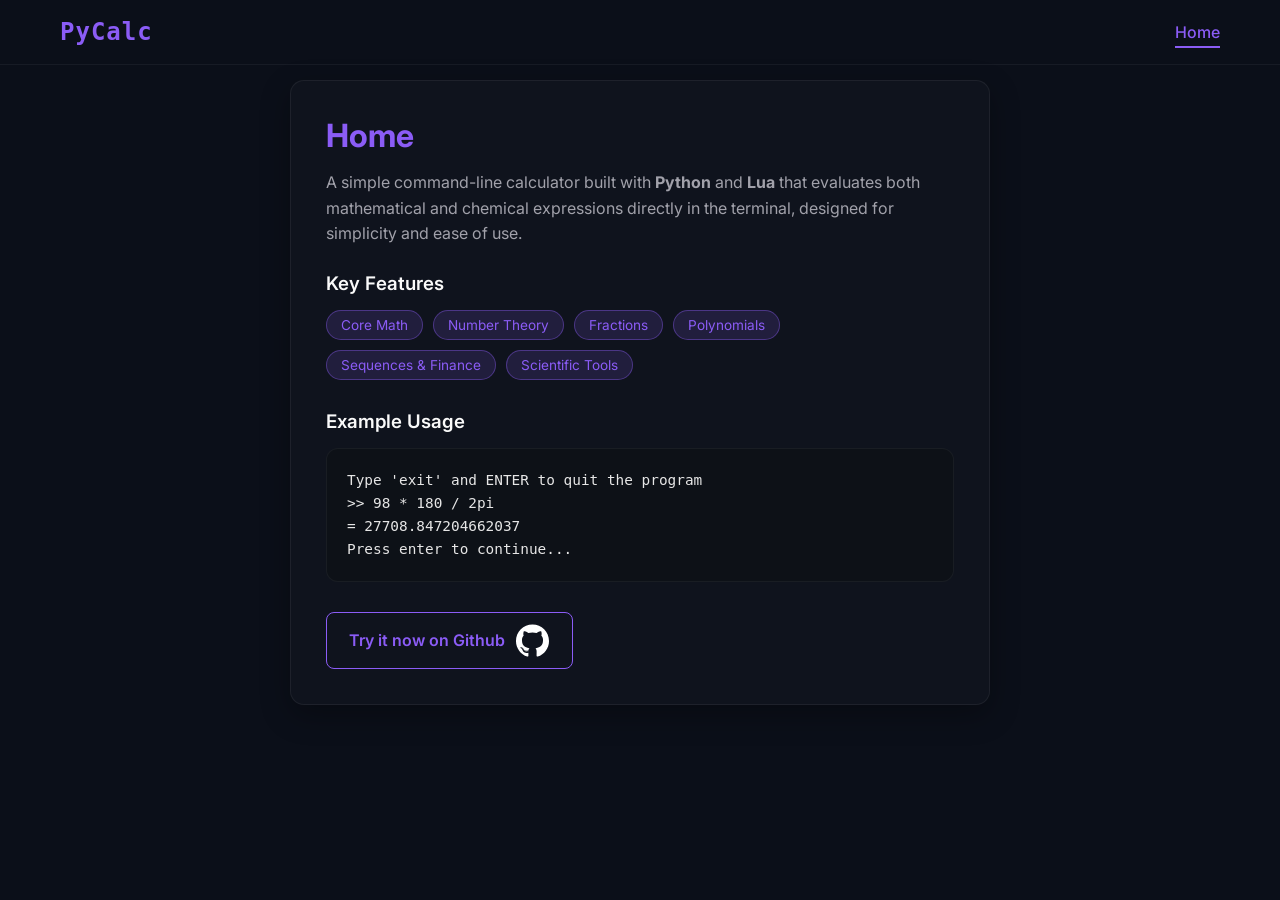
==== docs/index.html @ 3b67f46b "chore(docs): move website files to docs dir" ====
<!DOCTYPE html>
<html lang="en">

<head>
    <meta charset="UTF-8">
    <meta name="viewport" content="width=device-width, initial-scale=1.0">
    <title>PyCalc</title>
    <link rel="preconnect" href="https://fonts.googleapis.com">
    <link rel="preconnect" href="https://fonts.gstatic.com" crossorigin>
    <link href="https://fonts.googleapis.com/css2?family=Inter:wght@400;600;700&display=swap" rel="stylesheet">
    <link rel="stylesheet" href="styles.css" />
</head>

<body>
    <header class="header">
        <h1 class="logo">PyCalc</h1>
        <nav>
            <ul id="options">
                <li class="active">Home</li>
            </ul>
        </nav>
    </header>
    <main>
        <section id="home-section" class="page">
            <h2>Home</h2>
            <p>
                A simple command-line calculator built with <b>Python</b> and <b>Lua</b> that evaluates both
                mathematical and
                chemical expressions directly in the terminal, designed for simplicity and ease of use.
            </p>
            <h3>Key Features</h3>
            <ul id="features"></ul>
            <h3>Example Usage</h3>
            <div class="code-preview">
                <pre><code>Type 'exit' and ENTER to quit the program
>> 98 * 180 / 2pi
= 27708.847204662037
Press enter to continue...</code></pre>
            </div>
            <a href="https://github.com/an0nym9/pycalc" target="_blank" class="github-btn">
                <span>Try it now on Github</span>
                <svg viewBox="0 0 128 128">
                    <g fill="#fff">
                        <path fill-rule="evenodd" clip-rule="evenodd"
                            d="M64 5.103c-33.347 0-60.388 27.035-60.388 60.388 0 26.682 17.303 49.317 41.297 57.303 3.017.56 4.125-1.31 4.125-2.905 0-1.44-.056-6.197-.082-11.243-16.8 3.653-20.345-7.125-20.345-7.125-2.747-6.98-6.705-8.836-6.705-8.836-5.48-3.748.413-3.67.413-3.67 6.063.425 9.257 6.223 9.257 6.223 5.386 9.23 14.127 6.562 17.573 5.02.542-3.903 2.107-6.568 3.834-8.076-13.413-1.525-27.514-6.704-27.514-29.843 0-6.593 2.36-11.98 6.223-16.21-.628-1.52-2.695-7.662.584-15.98 0 0 5.07-1.623 16.61 6.19C53.7 35 58.867 34.327 64 34.304c5.13.023 10.3.694 15.127 2.033 11.526-7.813 16.59-6.19 16.59-6.19 3.287 8.317 1.22 14.46.593 15.98 3.872 4.23 6.215 9.617 6.215 16.21 0 23.194-14.127 28.3-27.574 29.796 2.167 1.874 4.097 5.55 4.097 11.183 0 8.08-.07 14.583-.07 16.572 0 1.607 1.088 3.49 4.148 2.897 23.98-7.994 41.263-30.622 41.263-57.294C124.388 32.14 97.35 5.104 64 5.104z">
                        </path>
                        <path
                            d="M26.484 91.806c-.133.3-.605.39-1.035.185-.44-.196-.685-.605-.543-.906.13-.31.603-.395 1.04-.188.44.197.69.61.537.91zm2.446 2.729c-.287.267-.85.143-1.232-.28-.396-.42-.47-.983-.177-1.254.298-.266.844-.14 1.24.28.394.426.472.984.17 1.255zM31.312 98.012c-.37.258-.976.017-1.35-.52-.37-.538-.37-1.183.01-1.44.373-.258.97-.025 1.35.507.368.545.368 1.19-.01 1.452zm3.261 3.361c-.33.365-1.036.267-1.552-.23-.527-.487-.674-1.18-.343-1.544.336-.366 1.045-.264 1.564.23.527.486.686 1.18.333 1.543zm4.5 1.951c-.147.473-.825.688-1.51.486-.683-.207-1.13-.76-.99-1.238.14-.477.823-.7 1.512-.485.683.206 1.13.756.988 1.237zm4.943.361c.017.498-.563.91-1.28.92-.723.017-1.308-.387-1.315-.877 0-.503.568-.91 1.29-.924.717-.013 1.306.387 1.306.88zm4.598-.782c.086.485-.413.984-1.126 1.117-.7.13-1.35-.172-1.44-.653-.086-.498.422-.997 1.122-1.126.714-.123 1.354.17 1.444.663zm0 0">
                        </path>
                    </g>
                </svg>
            </a>
        </section>
    </main>
    <script src="script.js"></script>
</body>

</html>
---- docs/styles.css ----
:root {
    --surface: #0B0F19;
    --accent: #8B5CF6;
    --muted: #A1A1AA;
    --text: #FAFAFA;
}

* {
    margin: 0;
    padding: 0;
    box-sizing: border-box;
}

body {
    font-family: 'Inter', sans-serif;
    color: var(--text);
    background-color: var(--surface);
    user-select: none;
}

.header {
    display: flex;
    justify-content: space-between;
    align-items: center;
    padding: 18px 60px;
    background-color: var(--surface);
    border-bottom: 1px solid rgba(255, 255, 255, 0.05);
}

.logo {
    font-family: 'Fira Code', monospace;
    font-size: 1.5rem;
    color: var(--accent);
    letter-spacing: 1px;
    margin: 0;
}

#options {
    list-style: none;
    display: flex;
    gap: 40px;
    margin: 0;
    padding: 0;
}

#options li {
    cursor: pointer;
    font-weight: 500;
    color: var(--muted);
    transition: all 0.3s ease;
    position: relative;
}

#options li:hover {
    color: var(--text);
}

#options li.active {
    color: var(--accent);
}

#options li.active::after {
    content: "";
    position: absolute;
    left: 0;
    bottom: -6px;
    width: 100%;
    height: 2px;
    background: var(--accent);
}

main {
    width: 100vw;
    padding: 15px;
    display: flex;
    align-items: center;
    justify-content: center;
    flex-direction: column;
    gap: 5px;
}

.page {
    width: 700px;
    padding: 35px;
    border: 1px solid rgba(255, 255, 255, 0.06);
    border-radius: 14px;
    background: rgba(255, 255, 255, 0.02);
    box-shadow: 0 10px 30px rgba(0, 0, 0, 0.3);
    transition: all 0.3s ease;
}

.page:hover {
    border-color: rgba(139, 92, 246, 0.4);
    box-shadow: 0 15px 45px rgba(0, 0, 0, 0.5);
}

.page h2 {
    font-size: 2rem;
    margin-bottom: 15px;
    color: var(--accent);
}

.page p {
    color: var(--muted);
    line-height: 1.6;
    margin-bottom: 25px;
}

.page h3 {
    margin-bottom: 15px;
    font-weight: 600;
}

#features {
    display: flex;
    flex-wrap: wrap;
    gap: 10px;
    list-style: none;
    margin-bottom: 30px;
}

#features li {
    padding: 6px 14px;
    border-radius: 20px;
    font-size: 0.85rem;
    background: rgba(139, 92, 246, 0.15);
    border: 1px solid rgba(139, 92, 246, 0.4);
    color: var(--accent);
    transition: all 0.25s ease;
}

#features li:hover {
    background: var(--accent);
    color: white;
    transform: translateY(-2px);
}

.code-preview {
    background: #0d1117;
    border: 1px solid rgba(255, 255, 255, 0.05);
    border-radius: 12px;
    padding: 20px;
    margin-bottom: 30px;
    overflow-x: auto;
}

.code-preview code {
    font-family: 'Fira Code', monospace;
    font-size: 0.9rem;
    color: #e6e6e6;
    line-height: 1.6;
}

.page a {
    display: inline-flex;
    align-items: center;
    gap: 10px;
    padding: 10px 22px;
    border-radius: 8px;
    border: 1px solid var(--accent);
    background: transparent;
    color: var(--accent);
    font-weight: 600;
    text-decoration: none;
    cursor: pointer;
    transition: all 0.3s ease;
}

.page a:hover {
    background: var(--accent);
    color: white;
    box-shadow: 0 8px 20px rgba(139, 92, 246, 0.4);
    transform: translateY(-2px);
}

.page svg {
    width: 35px;
}
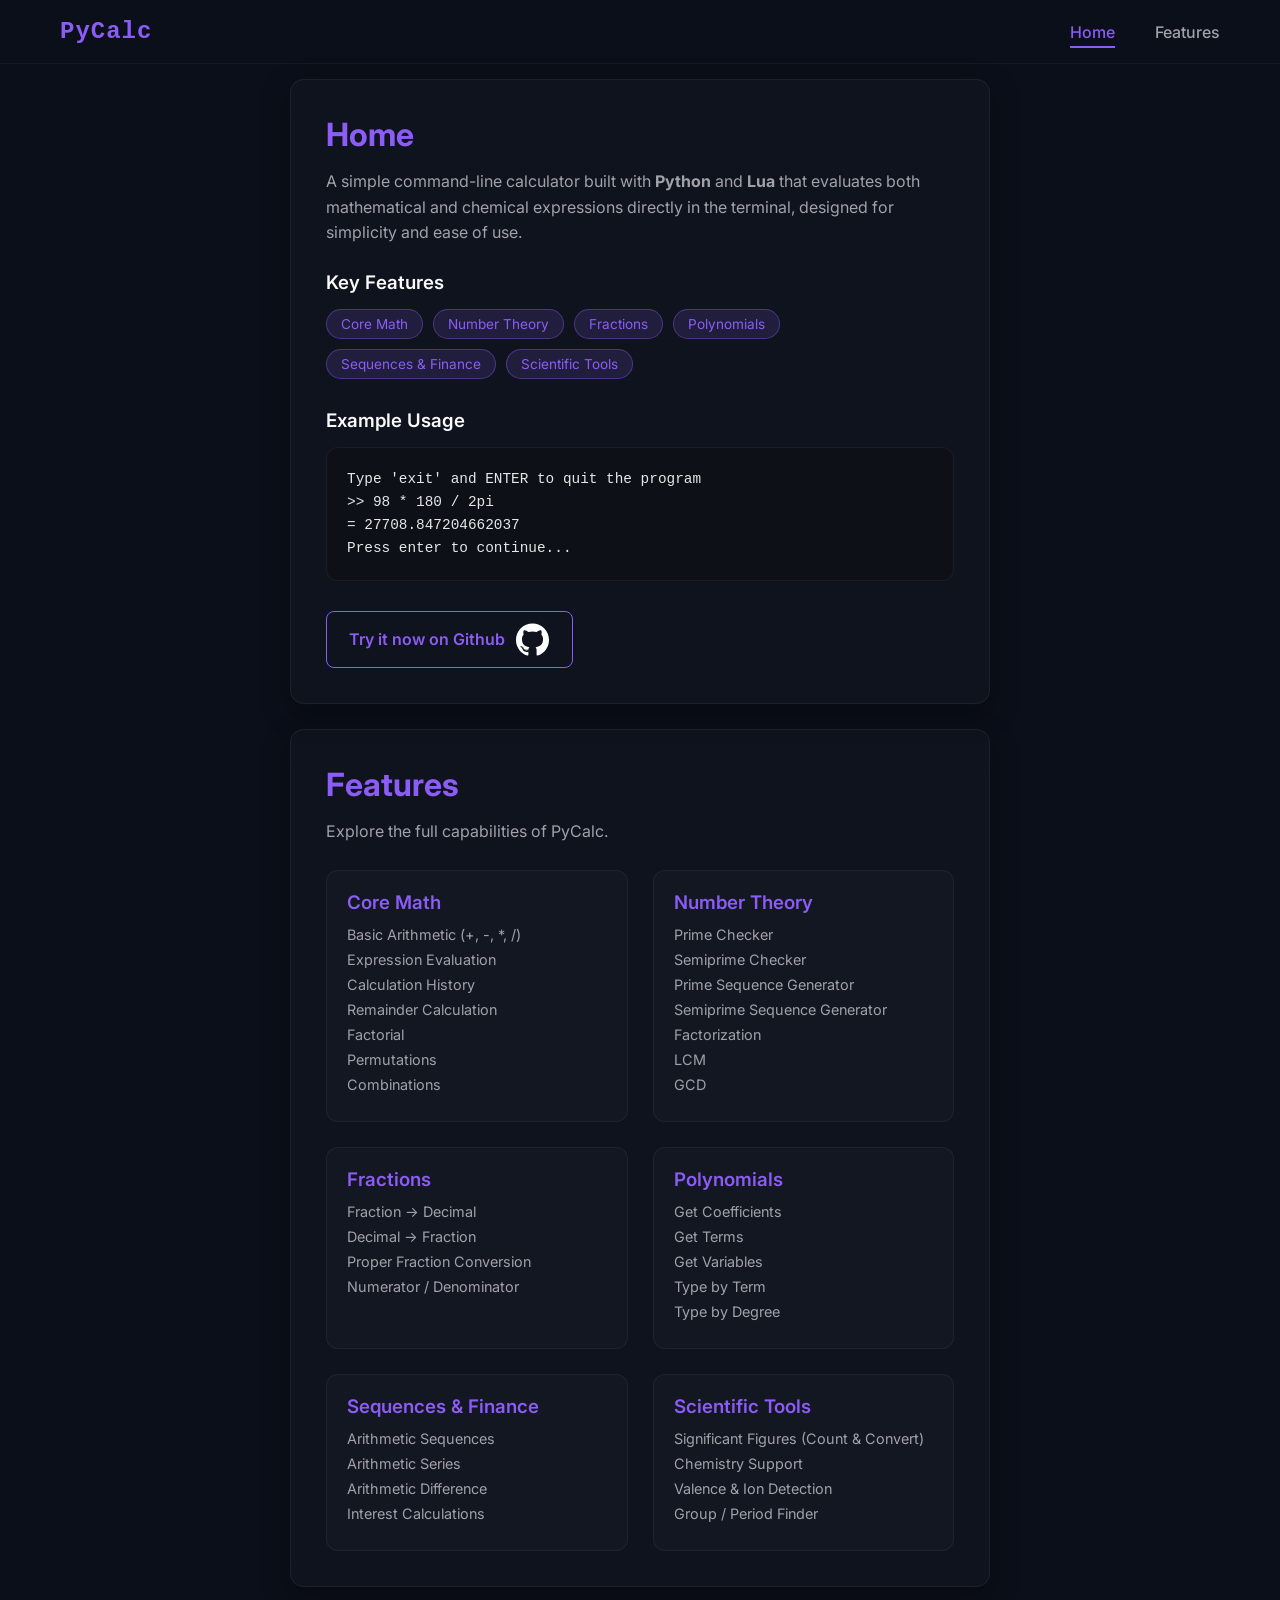
==== commit da9a00df: "docs(docs): add feature section for PyCalc website" ====
--- a/docs/index.html
+++ b/docs/index.html
@@ -17,6 +17,7 @@
         <nav>
             <ul id="options">
                 <li class="active">Home</li>
+                <li>Features</li>
             </ul>
         </nav>
     </header>
@@ -51,6 +52,81 @@
                 </svg>
             </a>
         </section>
+        <section class="page">
+            <h2>Features</h2>
+            <p>Explore the full capabilities of PyCalc.</p>
+
+            <div class="feature-grid">
+
+                <div class="feature-group">
+                    <h3>Core Math</h3>
+                    <ul>
+                        <li>Basic Arithmetic (+, -, *, /)</li>
+                        <li>Expression Evaluation</li>
+                        <li>Calculation History</li>
+                        <li>Remainder Calculation</li>
+                        <li>Factorial</li>
+                        <li>Permutations</li>
+                        <li>Combinations</li>
+                    </ul>
+                </div>
+
+                <div class="feature-group">
+                    <h3>Number Theory</h3>
+                    <ul>
+                        <li>Prime Checker</li>
+                        <li>Semiprime Checker</li>
+                        <li>Prime Sequence Generator</li>
+                        <li>Semiprime Sequence Generator</li>
+                        <li>Factorization</li>
+                        <li>LCM</li>
+                        <li>GCD</li>
+                    </ul>
+                </div>
+
+                <div class="feature-group">
+                    <h3>Fractions</h3>
+                    <ul>
+                        <li>Fraction → Decimal</li>
+                        <li>Decimal → Fraction</li>
+                        <li>Proper Fraction Conversion</li>
+                        <li>Numerator / Denominator</li>
+                    </ul>
+                </div>
+
+                <div class="feature-group">
+                    <h3>Polynomials</h3>
+                    <ul>
+                        <li>Get Coefficients</li>
+                        <li>Get Terms</li>
+                        <li>Get Variables</li>
+                        <li>Type by Term</li>
+                        <li>Type by Degree</li>
+                    </ul>
+                </div>
+
+                <div class="feature-group">
+                    <h3>Sequences & Finance</h3>
+                    <ul>
+                        <li>Arithmetic Sequences</li>
+                        <li>Arithmetic Series</li>
+                        <li>Arithmetic Difference</li>
+                        <li>Interest Calculations</li>
+                    </ul>
+                </div>
+
+                <div class="feature-group">
+                    <h3>Scientific Tools</h3>
+                    <ul>
+                        <li>Significant Figures (Count & Convert)</li>
+                        <li>Chemistry Support</li>
+                        <li>Valence & Ion Detection</li>
+                        <li>Group / Period Finder</li>
+                    </ul>
+                </div>
+
+            </div>
+        </section>
     </main>
     <script src="script.js"></script>
 </body>
--- a/docs/styles.css
+++ b/docs/styles.css
@@ -76,7 +76,7 @@
     align-items: center;
     justify-content: center;
     flex-direction: column;
-    gap: 5px;
+    gap: 25px;
 }
 
 .page {
@@ -175,4 +175,44 @@
 
 .page svg {
     width: 35px;
+}
+
+.feature-grid {
+    display: grid;
+    grid-template-columns: repeat(auto-fit, minmax(280px, 1fr));
+    gap: 25px;
+}
+
+.feature-group {
+    padding: 20px;
+    border-radius: 12px;
+    background: rgba(255, 255, 255, 0.02);
+    border: 1px solid rgba(255, 255, 255, 0.05);
+    transition: all 0.3s ease;
+}
+
+.feature-group:hover {
+    border-color: rgba(139, 92, 246, 0.4);
+    transform: translateY(-4px);
+}
+
+.feature-group h3 {
+    color: var(--accent);
+    margin-bottom: 12px;
+}
+
+.feature-group ul {
+    list-style: none;
+    padding-left: 0;
+}
+
+.feature-group li {
+    font-size: 0.9rem;
+    color: var(--muted);
+    margin-bottom: 8px;
+    transition: color 0.2s ease;
+}
+
+.feature-group li:hover {
+    color: var(--text);
 }
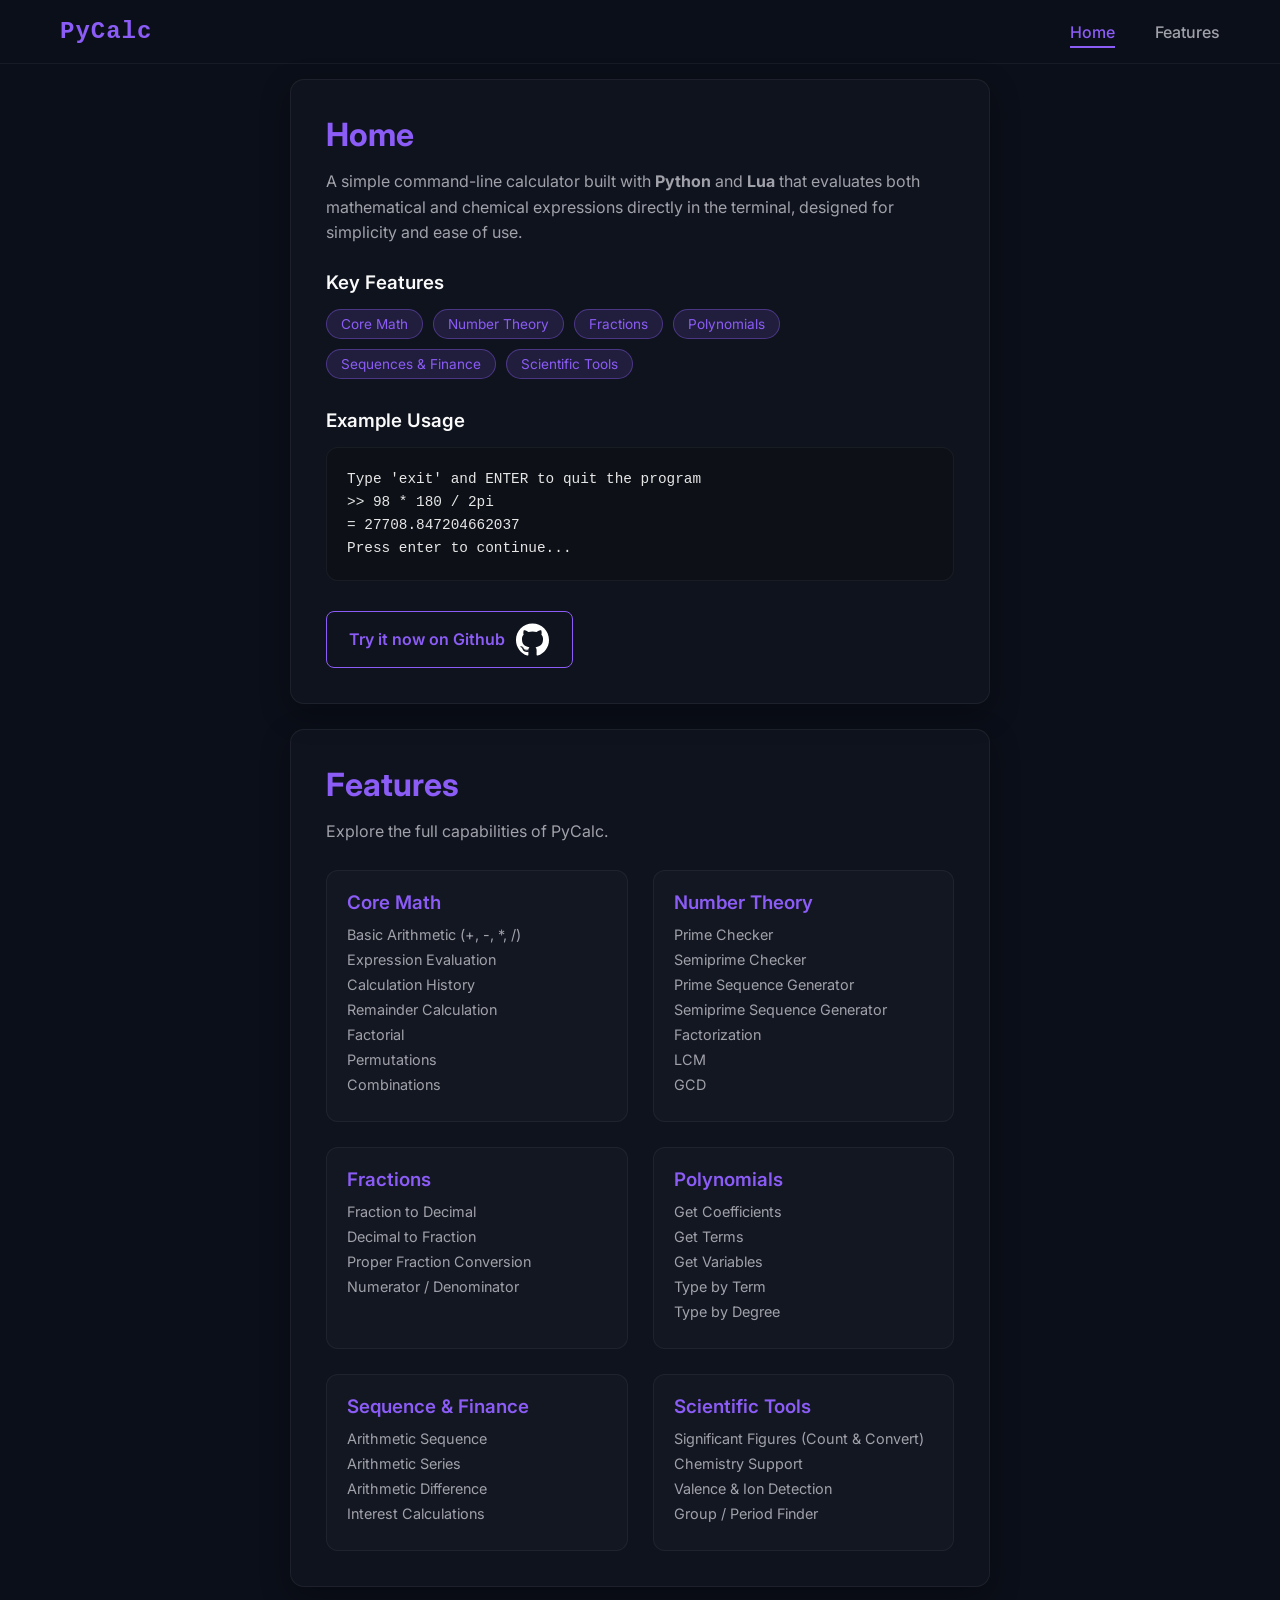
==== commit 07f1e578: "refactor(docs): replace plain HTML feature section with JS-generated feature group" ====
--- a/docs/index.html
+++ b/docs/index.html
@@ -55,77 +55,7 @@
         <section class="page">
             <h2>Features</h2>
             <p>Explore the full capabilities of PyCalc.</p>
-
-            <div class="feature-grid">
-
-                <div class="feature-group">
-                    <h3>Core Math</h3>
-                    <ul>
-                        <li>Basic Arithmetic (+, -, *, /)</li>
-                        <li>Expression Evaluation</li>
-                        <li>Calculation History</li>
-                        <li>Remainder Calculation</li>
-                        <li>Factorial</li>
-                        <li>Permutations</li>
-                        <li>Combinations</li>
-                    </ul>
-                </div>
-
-                <div class="feature-group">
-                    <h3>Number Theory</h3>
-                    <ul>
-                        <li>Prime Checker</li>
-                        <li>Semiprime Checker</li>
-                        <li>Prime Sequence Generator</li>
-                        <li>Semiprime Sequence Generator</li>
-                        <li>Factorization</li>
-                        <li>LCM</li>
-                        <li>GCD</li>
-                    </ul>
-                </div>
-
-                <div class="feature-group">
-                    <h3>Fractions</h3>
-                    <ul>
-                        <li>Fraction → Decimal</li>
-                        <li>Decimal → Fraction</li>
-                        <li>Proper Fraction Conversion</li>
-                        <li>Numerator / Denominator</li>
-                    </ul>
-                </div>
-
-                <div class="feature-group">
-                    <h3>Polynomials</h3>
-                    <ul>
-                        <li>Get Coefficients</li>
-                        <li>Get Terms</li>
-                        <li>Get Variables</li>
-                        <li>Type by Term</li>
-                        <li>Type by Degree</li>
-                    </ul>
-                </div>
-
-                <div class="feature-group">
-                    <h3>Sequences & Finance</h3>
-                    <ul>
-                        <li>Arithmetic Sequences</li>
-                        <li>Arithmetic Series</li>
-                        <li>Arithmetic Difference</li>
-                        <li>Interest Calculations</li>
-                    </ul>
-                </div>
-
-                <div class="feature-group">
-                    <h3>Scientific Tools</h3>
-                    <ul>
-                        <li>Significant Figures (Count & Convert)</li>
-                        <li>Chemistry Support</li>
-                        <li>Valence & Ion Detection</li>
-                        <li>Group / Period Finder</li>
-                    </ul>
-                </div>
-
-            </div>
+            <div id="features-grid" class="feature-grid">
         </section>
     </main>
     <script src="script.js"></script>
